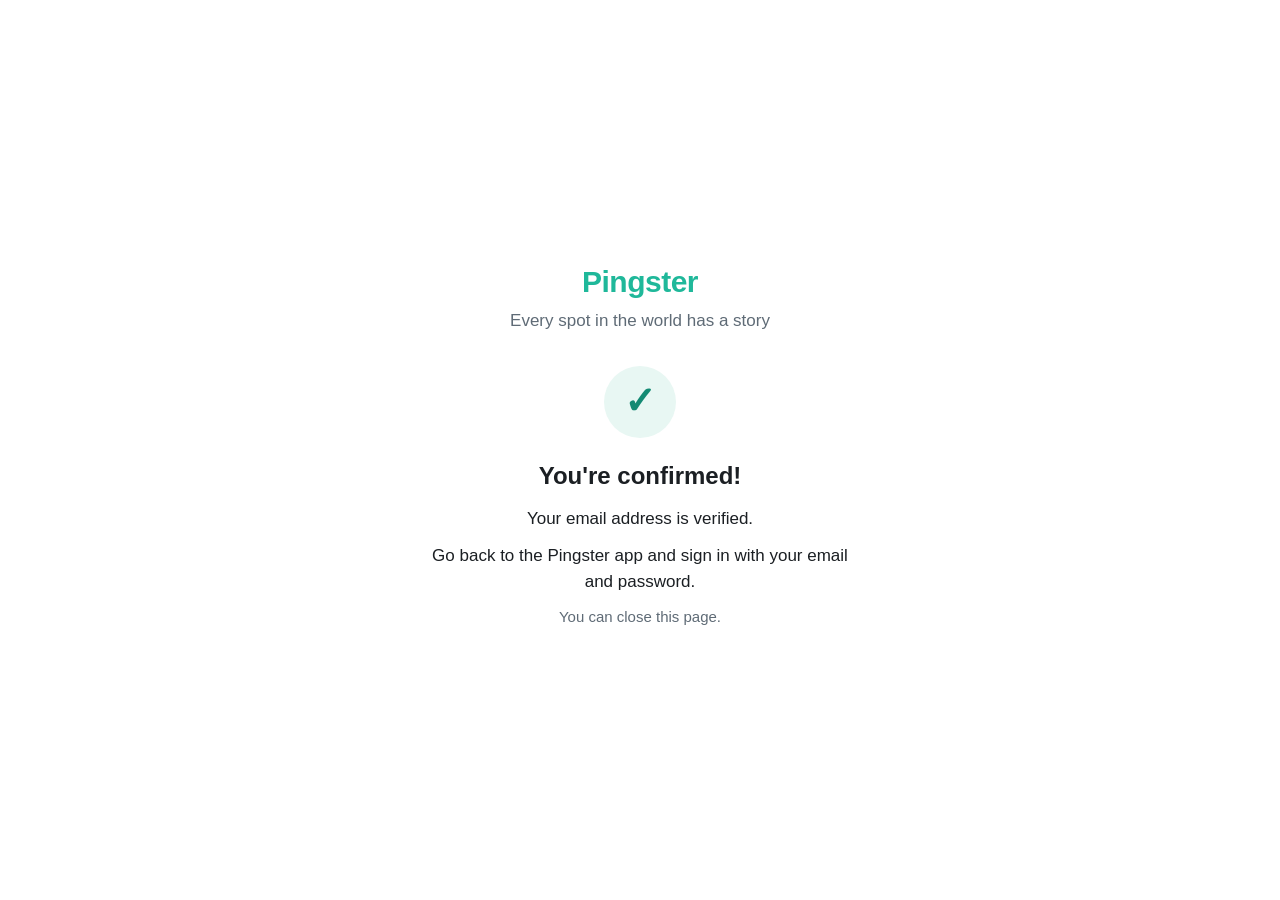
==== index.html @ e8ad5e58 "Add "You're confirmed" page for email confirmation links Co-Authored-By: Claude Opus 5.5 <noreply@an" ====
<!doctype html>
<html lang="en">
<head>
  <meta charset="utf-8">
  <meta name="viewport" content="width=device-width, initial-scale=1">
  <meta name="robots" content="noindex">
  <title>Pingster</title>
  <style>
    :root {
      --brand: #1FB89A; --brand-dark: #138A73; --brand-light: #E8F7F3;
      --text: #1B1F23; --muted: #5F6B76; --bg: #FFFFFF; --danger: #C62828;
    }
    @media (prefers-color-scheme: dark) {
      :root { --text: #EEF2F4; --muted: #A9B4BD; --bg: #121619; --brand-light: #16302A; --brand-dark: #5FD6BC; --danger: #FF8A80; }
    }
    * { box-sizing: border-box; }
    body {
      margin: 0; min-height: 100vh; display: flex; align-items: center; justify-content: center;
      padding: 24px 16px; background: var(--bg); color: var(--text);
      font: 17px/1.5 -apple-system, BlinkMacSystemFont, "Segoe UI", Roboto, sans-serif;
    }
    main { max-width: 420px; text-align: center; }
    .logo { font-size: 30px; font-weight: 800; color: var(--brand); letter-spacing: -0.5px; margin: 0; }
    .tagline { color: var(--muted); margin: 4px 0 32px; }
    .badge {
      width: 72px; height: 72px; border-radius: 50%; margin: 0 auto 20px;
      display: flex; align-items: center; justify-content: center;
      background: var(--brand-light); color: var(--brand-dark); font-size: 38px; font-weight: 700;
    }
    .badge.error { color: var(--danger); }
    h1 { font-size: 24px; margin: 0 0 12px; }
    p { margin: 0 0 12px; }
    .muted { color: var(--muted); font-size: 15px; }
    [hidden] { display: none !important; }
  </style>
</head>
<body>
  <main>
    <p class="logo">Pingster</p>
    <p class="tagline">Every spot in the world has a story</p>

    <section id="ok">
      <div class="badge" aria-hidden="true">&#10003;</div>
      <h1>You're confirmed!</h1>
      <p>Your email address is verified.</p>
      <p>Go back to the Pingster app and sign in with your email and password.</p>
      <p class="muted">You can close this page.</p>
    </section>

    <section id="failed" hidden>
      <div class="badge error" aria-hidden="true">!</div>
      <h1>This link didn't work</h1>
      <p>It may have expired, or it was already used.</p>
      <p>Open the Pingster app and try signing in. If your email still isn't confirmed,
         sign up again to get a fresh link.</p>
    </section>
  </main>

  <script>
    // Pingster's sign-in service sends people here after they tap the link in their email.
    // The address may carry sign-in details after a "#". This page never reads or keeps them:
    // it only checks whether the link failed, then wipes them from the address bar so they
    // aren't saved in browser history or shared by accident.
    (function () {
      var hash = window.location.hash || '';
      var query = window.location.search || '';
      if (/(^|[#&?])error(_code|_description)?=/.test(hash + query)) {
        document.getElementById('ok').hidden = true;
        document.getElementById('failed').hidden = false;
      }
      if (hash || query) {
        history.replaceState(null, '', window.location.pathname);
      }
    })();
  </script>
</body>
</html>
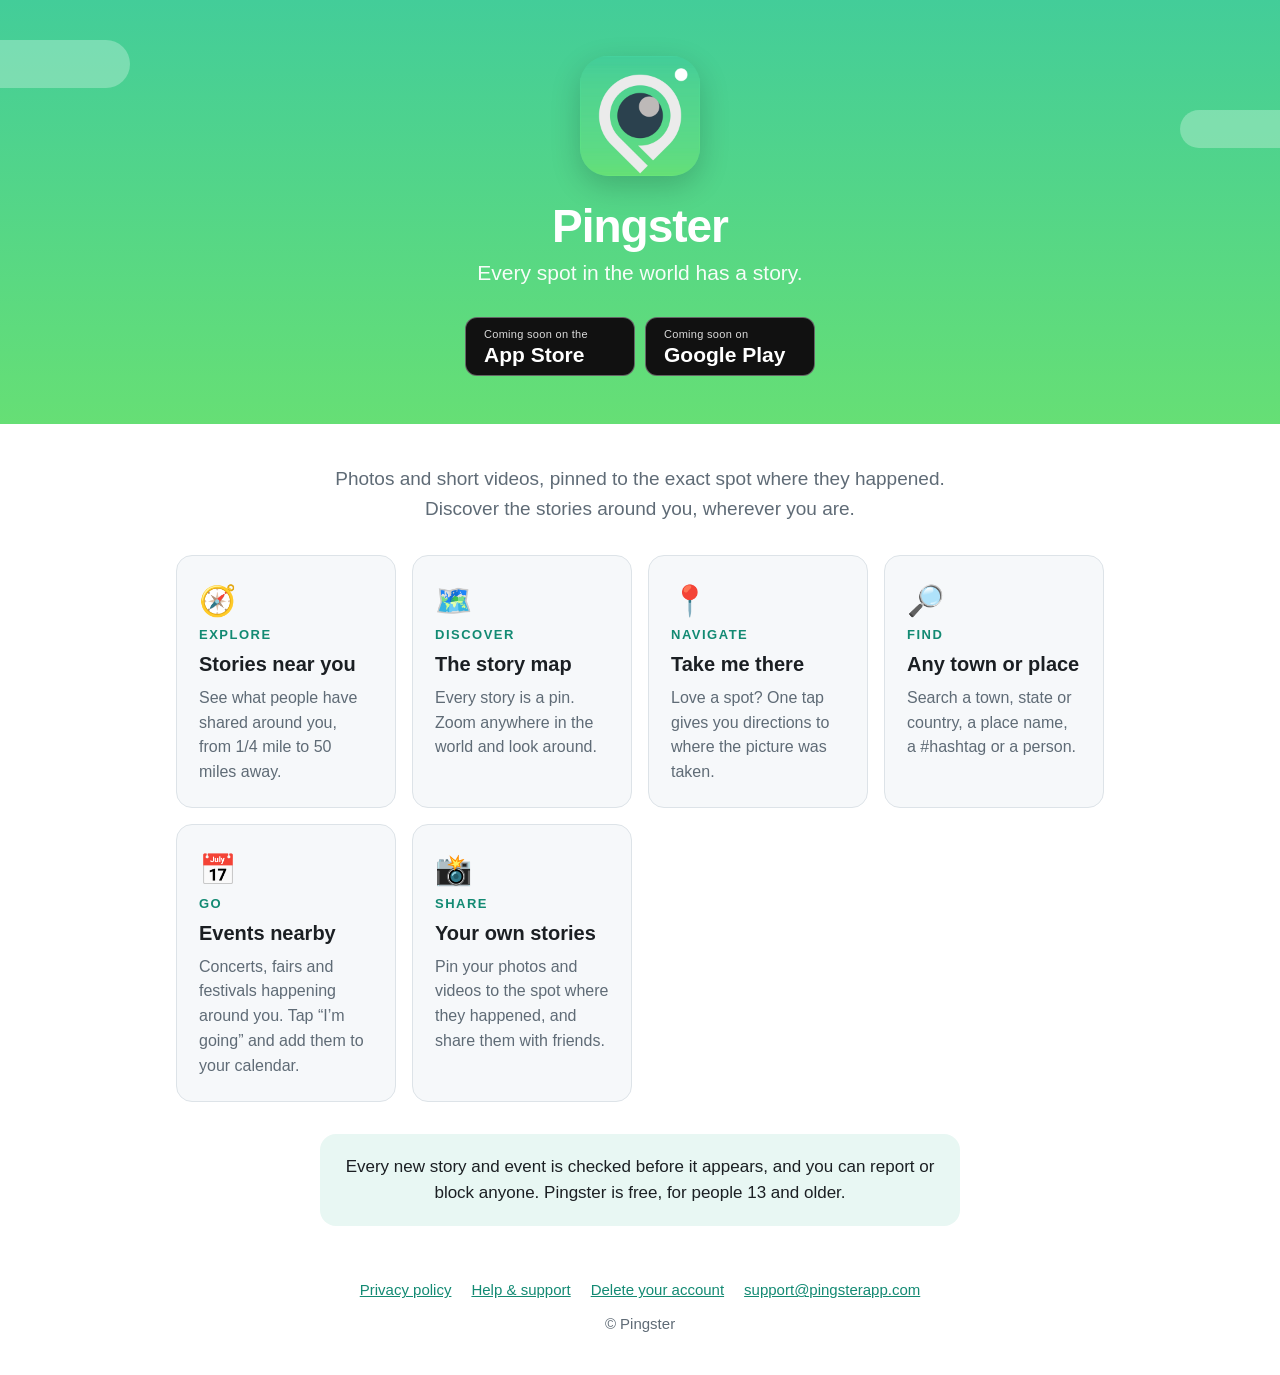
==== commit ace942fd: "Website: Pingster welcome page (store buttons 'coming soon'); confirmation page moved to confirmed.h" ====
--- a/index.html
+++ b/index.html
@@ -3,75 +3,94 @@
 <head>
   <meta charset="utf-8">
   <meta name="viewport" content="width=device-width, initial-scale=1">
-  <meta name="robots" content="noindex">
-  <title>Pingster</title>
+  <title>Pingster: every spot in the world has a story</title>
+  <meta name="description" content="Pingster is a free app for sharing photos and short videos pinned to the spot where they happened. Explore stories near you, find events, and get directions to any spot.">
+  <meta property="og:title" content="Pingster">
+  <meta property="og:description" content="Every spot in the world has a story. Explore photos, videos and events pinned to the map.">
+  <meta property="og:image" content="icon.png">
+  <link rel="icon" href="icon.png">
+  <link rel="apple-touch-icon" href="icon.png">
+  <script>
+    // Older account emails sent people here with sign-in details after a "#" or "?".
+    // Pass those straight to the confirmation page so the links keep working.
+    if (location.hash || location.search) location.replace('confirmed.html' + location.search + location.hash);
+  </script>
   <style>
     :root {
-      --brand: #1FB89A; --brand-dark: #138A73; --brand-light: #E8F7F3;
-      --text: #1B1F23; --muted: #5F6B76; --bg: #FFFFFF; --danger: #C62828;
+      --brand: #1FB89A; --brand-dark: #138A73; --brand-light: #E8F7F3; --mint: #A8EAD9;
+      --text: #1B1F23; --muted: #5F6B76; --bg: #FFFFFF; --card: #F6F8FA; --border: #DDE3E8;
     }
     @media (prefers-color-scheme: dark) {
-      :root { --text: #EEF2F4; --muted: #A9B4BD; --bg: #121619; --brand-light: #16302A; --brand-dark: #5FD6BC; --danger: #FF8A80; }
+      :root { --text: #EEF2F4; --muted: #A9B4BD; --bg: #121619; --card: #1B2126; --brand-light: #16302A; --brand-dark: #5FD6BC; --border: #3A444C; --mint: #1E4A40; }
     }
     * { box-sizing: border-box; }
-    body {
-      margin: 0; min-height: 100vh; display: flex; align-items: center; justify-content: center;
-      padding: 24px 16px; background: var(--bg); color: var(--text);
-      font: 17px/1.5 -apple-system, BlinkMacSystemFont, "Segoe UI", Roboto, sans-serif;
-    }
-    main { max-width: 420px; text-align: center; }
-    .logo { font-size: 30px; font-weight: 800; color: var(--brand); letter-spacing: -0.5px; margin: 0; }
-    .tagline { color: var(--muted); margin: 4px 0 32px; }
-    .badge {
-      width: 72px; height: 72px; border-radius: 50%; margin: 0 auto 20px;
-      display: flex; align-items: center; justify-content: center;
-      background: var(--brand-light); color: var(--brand-dark); font-size: 38px; font-weight: 700;
-    }
-    .badge.error { color: var(--danger); }
-    h1 { font-size: 24px; margin: 0 0 12px; }
-    p { margin: 0 0 12px; }
-    .muted { color: var(--muted); font-size: 15px; }
-    [hidden] { display: none !important; }
+    body { margin: 0; background: var(--bg); color: var(--text); font: 17px/1.55 -apple-system, BlinkMacSystemFont, "Segoe UI", Roboto, sans-serif; }
+    a { color: var(--brand-dark); }
+    .hero { position: relative; overflow: hidden; text-align: center; padding: 56px 16px 48px;
+            background: linear-gradient(180deg, #43CD99 0%, #66DF75 100%); color: #fff; }
+    .cloud { position: absolute; background: rgba(255,255,255,.28); border-radius: 60px; }
+    .cloud.a { width: 160px; height: 48px; top: 40px; left: -30px; }
+    .cloud.b { width: 120px; height: 38px; top: 110px; right: -20px; }
+    .icon { width: 120px; height: 120px; border-radius: 28px; box-shadow: 0 10px 30px rgba(0,0,0,.18); }
+    h1 { font-size: 46px; line-height: 1.05; margin: 18px 0 6px; letter-spacing: -1px; }
+    .tag { font-size: 21px; margin: 0 auto; max-width: 520px; opacity: .95; }
+    .soon { display: inline-flex; flex-wrap: wrap; gap: 10px; justify-content: center; margin-top: 28px; }
+    .store { display: inline-flex; flex-direction: column; align-items: flex-start; min-width: 170px; background: #111; color: #fff;
+             padding: 8px 18px 9px; border-radius: 12px; text-decoration: none; text-align: left; border: 1px solid rgba(255,255,255,.35); }
+    .store .small { font-size: 11px; letter-spacing: .3px; opacity: .85; }
+    .store .name { font-size: 21px; font-weight: 700; line-height: 1.1; }
+    a.store:hover { background: #000; }
+    main { max-width: 960px; margin: 0 auto; padding: 40px 16px 24px; }
+    .intro { text-align: center; max-width: 640px; margin: 0 auto 32px; font-size: 19px; color: var(--muted); }
+    .grid { display: grid; grid-template-columns: repeat(auto-fit, minmax(220px, 1fr)); gap: 16px; }
+    .card { background: var(--card); border: 1px solid var(--border); border-radius: 16px; padding: 22px; }
+    .card .big { font-size: 13px; font-weight: 800; letter-spacing: 1.5px; color: var(--brand-dark); }
+    .card h2 { font-size: 20px; margin: 4px 0 6px; }
+    .card p { margin: 0; color: var(--muted); font-size: 16px; }
+    .emoji { font-size: 30px; }
+    .safe { margin: 32px auto 0; max-width: 640px; text-align: center; background: var(--brand-light); border-radius: 16px; padding: 20px; }
+    footer { text-align: center; padding: 28px 16px 40px; color: var(--muted); font-size: 15px; }
+    footer nav { display: flex; flex-wrap: wrap; gap: 8px 20px; justify-content: center; margin-bottom: 10px; }
   </style>
 </head>
 <body>
+  <header class="hero">
+    <div class="cloud a"></div><div class="cloud b"></div>
+    <img class="icon" src="icon.png" alt="Pingster app icon" width="120" height="120">
+    <h1>Pingster</h1>
+    <p class="tag">Every spot in the world has a story.</p>
+    <!-- When Pingster is live, change each <span class="store"> to <a class="store" href="(store link)"> and remove "Coming soon". -->
+    <div class="soon">
+      <span class="store" aria-label="iPhone app on the App Store, coming soon">
+        <span class="small">Coming soon on the</span><span class="name">App Store</span>
+      </span>
+      <span class="store" aria-label="Android app on Google Play, coming soon">
+        <span class="small">Coming soon on</span><span class="name">Google Play</span>
+      </span>
+    </div>
+  </header>
+
   <main>
-    <p class="logo">Pingster</p>
-    <p class="tagline">Every spot in the world has a story</p>
-
-    <section id="ok">
-      <div class="badge" aria-hidden="true">&#10003;</div>
-      <h1>You're confirmed!</h1>
-      <p>Your email address is verified.</p>
-      <p>Go back to the Pingster app and sign in with your email and password.</p>
-      <p class="muted">You can close this page.</p>
-    </section>
-
-    <section id="failed" hidden>
-      <div class="badge error" aria-hidden="true">!</div>
-      <h1>This link didn't work</h1>
-      <p>It may have expired, or it was already used.</p>
-      <p>Open the Pingster app and try signing in. If your email still isn't confirmed,
-         sign up again to get a fresh link.</p>
-    </section>
+    <p class="intro">Photos and short videos, pinned to the exact spot where they happened. Discover the stories around you, wherever you are.</p>
+    <div class="grid">
+      <div class="card"><div class="emoji">🧭</div><div class="big">EXPLORE</div><h2>Stories near you</h2><p>See what people have shared around you, from 1/4 mile to 50 miles away.</p></div>
+      <div class="card"><div class="emoji">🗺️</div><div class="big">DISCOVER</div><h2>The story map</h2><p>Every story is a pin. Zoom anywhere in the world and look around.</p></div>
+      <div class="card"><div class="emoji">📍</div><div class="big">NAVIGATE</div><h2>Take me there</h2><p>Love a spot? One tap gives you directions to where the picture was taken.</p></div>
+      <div class="card"><div class="emoji">🔎</div><div class="big">FIND</div><h2>Any town or place</h2><p>Search a town, state or country, a place name, a #hashtag or a person.</p></div>
+      <div class="card"><div class="emoji">📅</div><div class="big">GO</div><h2>Events nearby</h2><p>Concerts, fairs and festivals happening around you. Tap “I’m going” and add them to your calendar.</p></div>
+      <div class="card"><div class="emoji">📸</div><div class="big">SHARE</div><h2>Your own stories</h2><p>Pin your photos and videos to the spot where they happened, and share them with friends.</p></div>
+    </div>
+    <div class="safe">Every new story and event is checked before it appears, and you can report or block anyone. Pingster is free, for people 13 and older.</div>
   </main>
 
-  <script>
-    // Pingster's sign-in service sends people here after they tap the link in their email.
-    // The address may carry sign-in details after a "#". This page never reads or keeps them:
-    // it only checks whether the link failed, then wipes them from the address bar so they
-    // aren't saved in browser history or shared by accident.
-    (function () {
-      var hash = window.location.hash || '';
-      var query = window.location.search || '';
-      if (/(^|[#&?])error(_code|_description)?=/.test(hash + query)) {
-        document.getElementById('ok').hidden = true;
-        document.getElementById('failed').hidden = false;
-      }
-      if (hash || query) {
-        history.replaceState(null, '', window.location.pathname);
-      }
-    })();
-  </script>
+  <footer>
+    <nav>
+      <a href="privacy.html">Privacy policy</a>
+      <a href="support.html">Help &amp; support</a>
+      <a href="delete-account.html">Delete your account</a>
+      <a href="mailto:support@pingsterapp.com">support@pingsterapp.com</a>
+    </nav>
+    © Pingster
+  </footer>
 </body>
 </html>
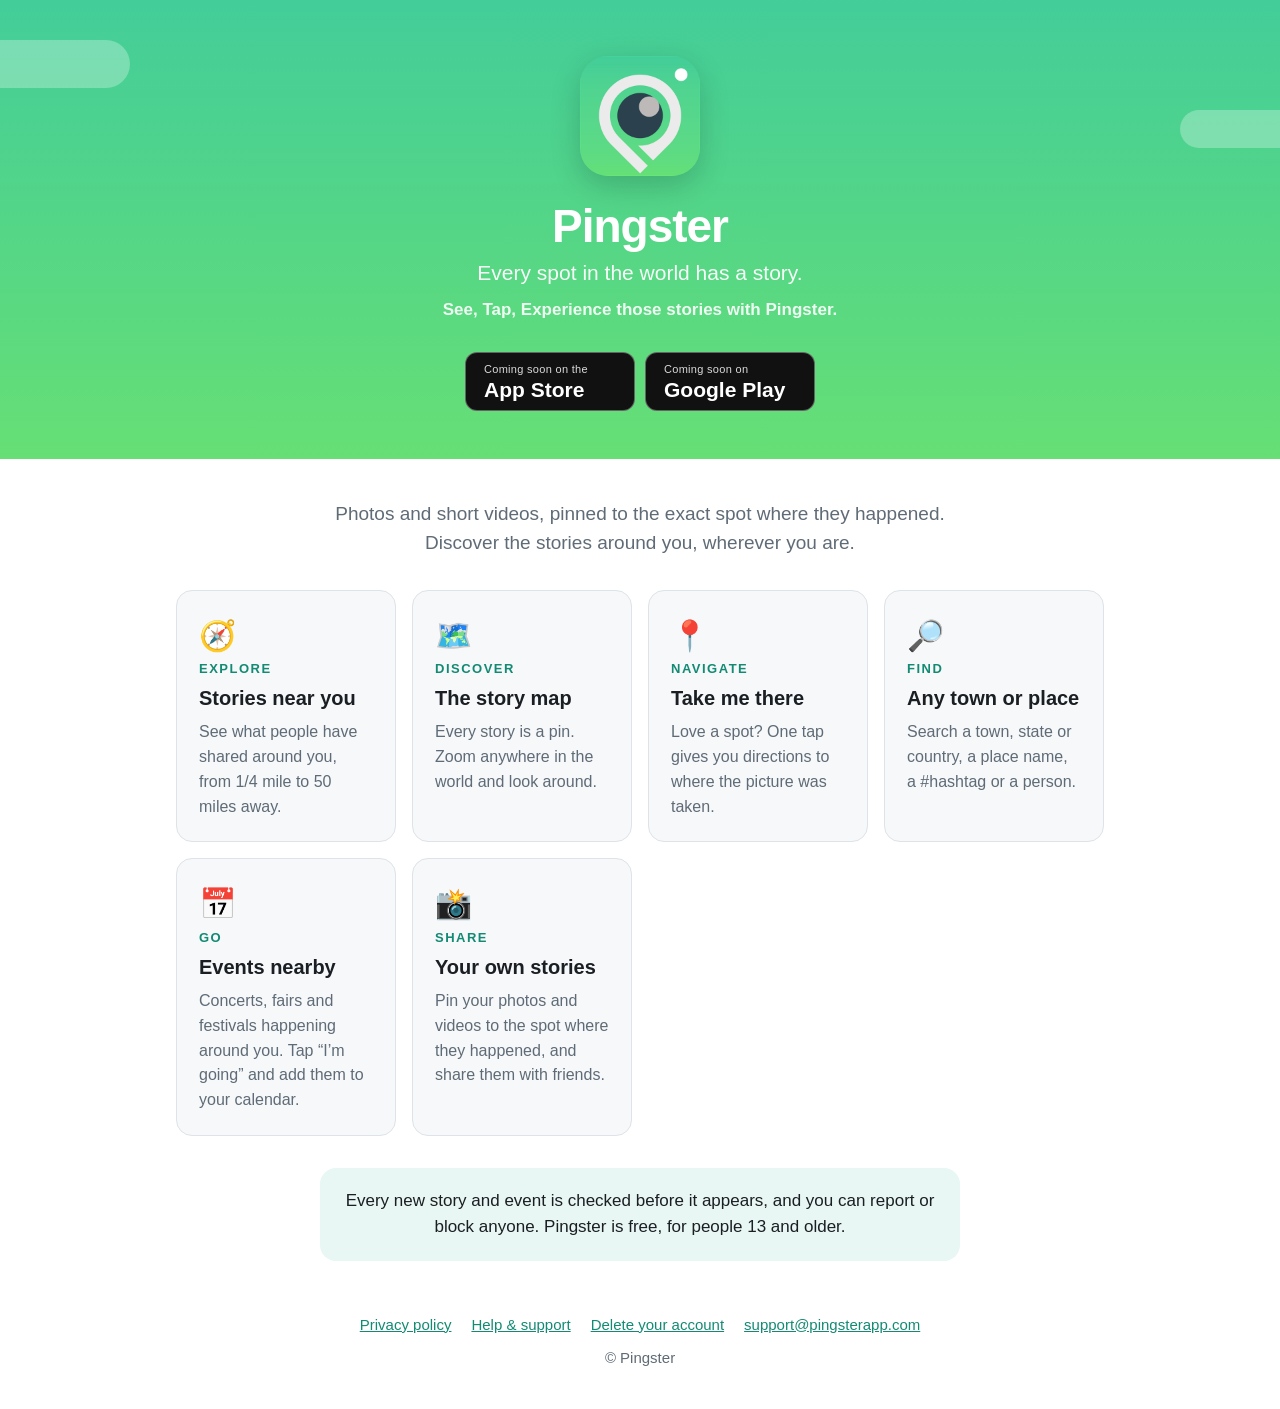
==== commit 8628cf49: "Slogan: See, Tap, Experience (sign-in, website, Passport invite); App Store description from the 201" ====
--- a/index.html
+++ b/index.html
@@ -6,7 +6,7 @@
   <title>Pingster: every spot in the world has a story</title>
   <meta name="description" content="Pingster is a free app for sharing photos and short videos pinned to the spot where they happened. Explore stories near you, find events, and get directions to any spot.">
   <meta property="og:title" content="Pingster">
-  <meta property="og:description" content="Every spot in the world has a story. Explore photos, videos and events pinned to the map.">
+  <meta property="og:description" content="Every spot in the world has a story. See, Tap, Experience those stories with Pingster.">
   <meta property="og:image" content="icon.png">
   <link rel="icon" href="icon.png">
   <link rel="apple-touch-icon" href="icon.png">
@@ -34,6 +34,7 @@
     .icon { width: 120px; height: 120px; border-radius: 28px; box-shadow: 0 10px 30px rgba(0,0,0,.18); }
     h1 { font-size: 46px; line-height: 1.05; margin: 18px 0 6px; letter-spacing: -1px; }
     .tag { font-size: 21px; margin: 0 auto; max-width: 520px; opacity: .95; }
+    .slogan { font-size: 17px; font-weight: 600; margin: 8px auto 0; max-width: 520px; opacity: .9; }
     .soon { display: inline-flex; flex-wrap: wrap; gap: 10px; justify-content: center; margin-top: 28px; }
     .store { display: inline-flex; flex-direction: column; align-items: flex-start; min-width: 170px; background: #111; color: #fff;
              padding: 8px 18px 9px; border-radius: 12px; text-decoration: none; text-align: left; border: 1px solid rgba(255,255,255,.35); }
@@ -59,6 +60,7 @@
     <img class="icon" src="icon.png" alt="Pingster app icon" width="120" height="120">
     <h1>Pingster</h1>
     <p class="tag">Every spot in the world has a story.</p>
+    <p class="slogan">See, Tap, Experience those stories with Pingster.</p>
     <!-- When Pingster is live, change each <span class="store"> to <a class="store" href="(store link)"> and remove "Coming soon". -->
     <div class="soon">
       <span class="store" aria-label="iPhone app on the App Store, coming soon">
